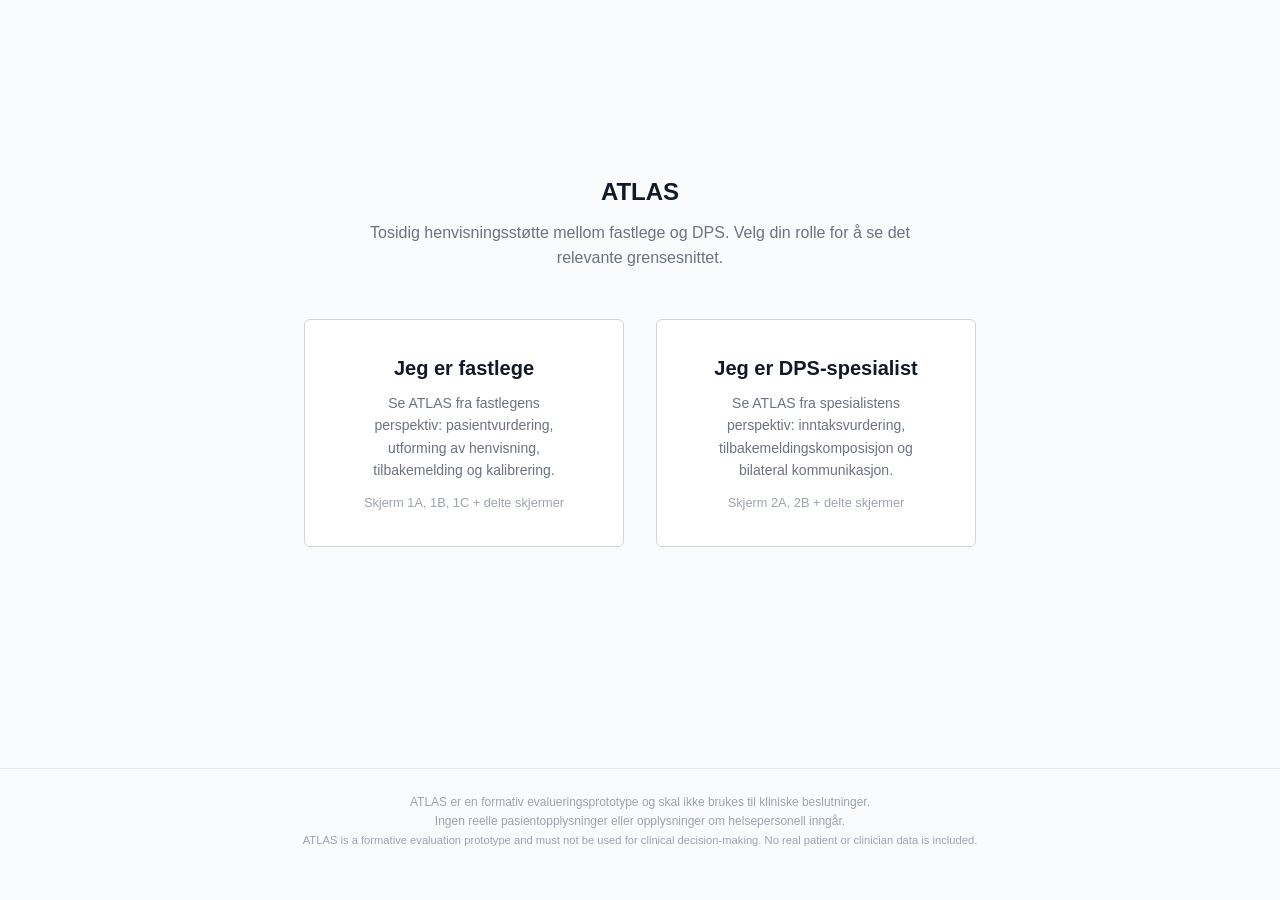
==== index.html @ a5024516 "ATLAS formative evaluation prototype v1.0 — 7 screens, 27 components, all 10 DPs" ====
<!DOCTYPE html>
<html lang="no">
<head>
  <meta charset="UTF-8">
  <meta name="viewport" content="width=device-width, initial-scale=1.0">
  <title>ATLAS — Formativ evalueringsprototype</title>
  <link rel="stylesheet" href="css/style.css">
</head>
<body>
  <!-- Component: Welcome page | Role selection | Source: atlas-build-governance, atlas-mockup-specification Implementation Notes -->

  <div class="welcome-container">
    <h1 class="welcome-title">ATLAS</h1>
    <p class="welcome-subtitle">
      Tosidig henvisningsstøtte mellom fastlege og DPS.
      Velg din rolle for å se det relevante grensesnittet.
    </p>

    <div class="role-cards">
      <a href="gp/1a.html" class="role-card">
        <h2>Jeg er fastlege</h2>
        <p>Se ATLAS fra fastlegens perspektiv: pasientvurdering, utforming av henvisning, tilbakemelding og kalibrering.</p>
        <p style="margin-top: 0.75rem; font-size: 0.8rem; color: #9CA3AF;">Skjerm 1A, 1B, 1C + delte skjermer</p>
      </a>

      <a href="specialist/2a.html" class="role-card">
        <h2>Jeg er DPS-spesialist</h2>
        <p>Se ATLAS fra spesialistens perspektiv: inntaksvurdering, tilbakemeldingskomposisjon og bilateral kommunikasjon.</p>
        <p style="margin-top: 0.75rem; font-size: 0.8rem; color: #9CA3AF;">Skjerm 2A, 2B + delte skjermer</p>
      </a>
    </div>
  </div>

  <footer class="prototype-disclaimer">
    ATLAS er en formativ evalueringsprototype og skal ikke brukes til kliniske beslutninger.<br>
    Ingen reelle pasientopplysninger eller opplysninger om helsepersonell inngår.<br>
    <span style="font-size: 0.7rem;">ATLAS is a formative evaluation prototype and must not be used for clinical decision-making. No real patient or clinician data is included.</span>
  </footer>
</body>
</html>
---- css/style.css ----
/* ATLAS Formative Evaluation Prototype — Shared Stylesheet
   Design tokens: Norwegian clinical aesthetic. Quiet, collegial, factual.
   No dashboard-fancy. No startup polish. Boringly usable. */

/* ── Design Tokens ── */
:root {
  /* Colours: muted, professional, no traffic-light semantics */
  --color-bg: #FAFBFC;
  --color-surface: #FFFFFF;
  --color-surface-alt: #F4F6F8;
  --color-border: #D1D5DB;
  --color-border-light: #E5E7EB;
  --color-text: #1F2937;
  --color-text-secondary: #6B7280;
  --color-text-muted: #9CA3AF;
  --color-heading: #111827;

  /* Uncertainty tonal gradients — neutral, NOT traffic-light */
  --color-uncertainty-low: #D1E7DD;
  --color-uncertainty-moderate: #E8DCC8;
  --color-uncertainty-high: #D4C5C7;

  /* Accent — subtle blue-grey, not attention-grabbing */
  --color-accent: #4B6A8A;
  --color-accent-light: #E8EDF2;
  --color-accent-hover: #3D5770;

  /* Feedback states — muted, informational */
  --color-accepted: #6B8E6B;
  --color-rejected: #9B7171;
  --color-pending: #8B8B6B;

  /* Spacing */
  --space-xs: 0.25rem;
  --space-sm: 0.5rem;
  --space-md: 1rem;
  --space-lg: 1.5rem;
  --space-xl: 2rem;
  --space-2xl: 3rem;

  /* Typography */
  --font-body: -apple-system, BlinkMacSystemFont, "Segoe UI", Roboto, "Helvetica Neue", Arial, sans-serif;
  --font-mono: "SF Mono", "Fira Code", "Fira Mono", monospace;
  --text-sm: 0.875rem;
  --text-base: 1rem;
  --text-lg: 1.125rem;
  --text-xl: 1.25rem;
  --text-2xl: 1.5rem;
  --line-height: 1.6;

  /* Layout */
  --max-width: 960px;
  --border-radius: 6px;
  --shadow-sm: 0 1px 2px rgba(0, 0, 0, 0.05);
  --shadow-md: 0 2px 4px rgba(0, 0, 0, 0.08);
}

/* ── Reset & Base ── */
*, *::before, *::after {
  box-sizing: border-box;
  margin: 0;
  padding: 0;
}

body {
  font-family: var(--font-body);
  font-size: var(--text-base);
  line-height: var(--line-height);
  color: var(--color-text);
  background: var(--color-bg);
  min-height: 100vh;
}

/* ── Layout ── */
.page-container {
  max-width: var(--max-width);
  margin: 0 auto;
  padding: var(--space-lg) var(--space-xl);
}

/* ── Navigation ── */
.nav-bar {
  background: var(--color-surface);
  border-bottom: 1px solid var(--color-border);
  padding: var(--space-sm) var(--space-xl);
  display: flex;
  align-items: center;
  justify-content: space-between;
  position: sticky;
  top: 0;
  z-index: 100;
}

.nav-bar .nav-title {
  font-size: var(--text-lg);
  font-weight: 600;
  color: var(--color-heading);
}

.nav-bar .nav-role {
  font-size: var(--text-sm);
  color: var(--color-text-secondary);
  background: var(--color-surface-alt);
  padding: var(--space-xs) var(--space-sm);
  border-radius: var(--border-radius);
}

.nav-links {
  display: flex;
  gap: var(--space-sm);
  list-style: none;
}

.nav-links a {
  font-size: var(--text-sm);
  color: var(--color-accent);
  text-decoration: none;
  padding: var(--space-xs) var(--space-sm);
  border-radius: var(--border-radius);
  transition: background 0.15s;
}

.nav-links a:hover,
.nav-links a.active {
  background: var(--color-accent-light);
}

/* ── Welcome Page ── */
.welcome-container {
  display: flex;
  flex-direction: column;
  align-items: center;
  justify-content: center;
  min-height: 80vh;
  text-align: center;
  padding: var(--space-2xl);
}

.welcome-title {
  font-size: var(--text-2xl);
  font-weight: 600;
  color: var(--color-heading);
  margin-bottom: var(--space-sm);
}

.welcome-subtitle {
  font-size: var(--text-base);
  color: var(--color-text-secondary);
  margin-bottom: var(--space-2xl);
  max-width: 600px;
}

.role-cards {
  display: flex;
  gap: var(--space-xl);
  flex-wrap: wrap;
  justify-content: center;
}

.role-card {
  background: var(--color-surface);
  border: 1px solid var(--color-border);
  border-radius: var(--border-radius);
  padding: var(--space-xl) var(--space-2xl);
  text-decoration: none;
  color: var(--color-text);
  transition: border-color 0.15s, box-shadow 0.15s;
  max-width: 320px;
}

.role-card:hover {
  border-color: var(--color-accent);
  box-shadow: var(--shadow-md);
}

.role-card h2 {
  font-size: var(--text-xl);
  font-weight: 600;
  color: var(--color-heading);
  margin-bottom: var(--space-sm);
}

.role-card p {
  font-size: var(--text-sm);
  color: var(--color-text-secondary);
}

/* ── Screen Header ── */
.screen-header {
  margin-bottom: var(--space-xl);
  padding-bottom: var(--space-md);
  border-bottom: 1px solid var(--color-border-light);
}

.screen-header h1 {
  font-size: var(--text-2xl);
  font-weight: 600;
  color: var(--color-heading);
  margin-bottom: var(--space-xs);
}

.screen-header .screen-context {
  font-size: var(--text-sm);
  color: var(--color-text-secondary);
}

/* ── Card Component ── */
.card {
  background: var(--color-surface);
  border: 1px solid var(--color-border-light);
  border-radius: var(--border-radius);
  padding: var(--space-lg);
  margin-bottom: var(--space-md);
  box-shadow: var(--shadow-sm);
}

.card-header {
  display: flex;
  justify-content: space-between;
  align-items: baseline;
  margin-bottom: var(--space-sm);
}

.card-title {
  font-size: var(--text-lg);
  font-weight: 600;
  color: var(--color-heading);
}

.card-label {
  font-size: var(--text-sm);
  color: var(--color-text-muted);
}

/* ── Expand/Collapse (System 1 → System 2) ── */
.expandable-header {
  cursor: pointer;
  display: flex;
  justify-content: space-between;
  align-items: center;
  padding: var(--space-sm) 0;
  user-select: none;
}

.expandable-header .toggle-icon {
  font-size: var(--text-sm);
  color: var(--color-text-muted);
  transition: transform 0.2s;
}

.expandable-header .toggle-icon.open {
  transform: rotate(90deg);
}

.expandable-content {
  display: none;
  padding-top: var(--space-sm);
  border-top: 1px solid var(--color-border-light);
  margin-top: var(--space-sm);
}

.expandable-content.visible {
  display: block;
}

/* ── Uncertainty Band (Grey-zone indicator) ── */
.uncertainty-band {
  height: 12px;
  border-radius: 6px;
  margin: var(--space-sm) 0;
  position: relative;
  overflow: hidden;
}

.uncertainty-band .band-fill {
  height: 100%;
  border-radius: 6px;
  transition: width 0.3s;
}

.uncertainty-band.low .band-fill { background: var(--color-uncertainty-low); }
.uncertainty-band.moderate .band-fill { background: var(--color-uncertainty-moderate); }
.uncertainty-band.high .band-fill { background: var(--color-uncertainty-high); }

.uncertainty-labels {
  display: flex;
  justify-content: space-between;
  font-size: var(--text-sm);
  color: var(--color-text-muted);
  margin-top: var(--space-xs);
}

/* ── Confidence Slider ── */
.confidence-slider-container {
  margin: var(--space-md) 0;
}

.confidence-slider {
  width: 100%;
  height: 8px;
  -webkit-appearance: none;
  background: var(--color-border-light);
  border-radius: 4px;
  outline: none;
}

.confidence-slider::-webkit-slider-thumb {
  -webkit-appearance: none;
  width: 20px;
  height: 20px;
  border-radius: 50%;
  background: var(--color-accent);
  cursor: pointer;
}

.confidence-value {
  text-align: center;
  font-size: var(--text-lg);
  font-weight: 600;
  color: var(--color-accent);
  margin-top: var(--space-xs);
}

/* ── Tags / Flags ── */
.tag {
  display: inline-block;
  font-size: var(--text-sm);
  padding: 2px 10px;
  border-radius: 12px;
  margin-right: var(--space-xs);
  margin-bottom: var(--space-xs);
}

.tag-diagnostic { background: #E8EDF2; color: #3D5770; }
.tag-threshold { background: #EDE8E0; color: #6B5D4B; }
.tag-epistemological { background: #E8E0ED; color: #5D4B6B; }
.tag-rejection { background: #F0E8E8; color: #6B4B4B; }

/* ── Status Indicators ── */
.status-badge {
  display: inline-block;
  font-size: var(--text-sm);
  font-weight: 500;
  padding: 2px 10px;
  border-radius: 12px;
}

.status-accepted { background: #D1E7DD; color: #2D5A2D; }
.status-rejected { background: #E7D1D1; color: #5A2D2D; }
.status-pending { background: #E7E5D1; color: #5A572D; }
.status-needs-info { background: #D1DEE7; color: #2D445A; }

/* ── Info Completeness Guide ── */
.completeness-grid {
  display: grid;
  grid-template-columns: 1fr 1fr;
  gap: var(--space-sm);
}

.completeness-item {
  display: flex;
  align-items: center;
  gap: var(--space-sm);
  padding: var(--space-sm);
  border-radius: var(--border-radius);
  font-size: var(--text-sm);
}

.completeness-item.addressed { background: var(--color-surface-alt); }
.completeness-item.unaddressed { background: #FFF8F0; }

.completeness-icon {
  width: 18px;
  height: 18px;
  border-radius: 50%;
  display: flex;
  align-items: center;
  justify-content: center;
  font-size: 11px;
  flex-shrink: 0;
}

.completeness-icon.addressed { background: var(--color-uncertainty-low); color: #2D5A2D; }
.completeness-icon.unaddressed { background: var(--color-uncertainty-moderate); color: #6B5D4B; }

/* ── Form Elements (display only, not functional) ── */
.form-field {
  margin-bottom: var(--space-md);
}

.form-label {
  display: block;
  font-size: var(--text-sm);
  font-weight: 500;
  color: var(--color-text-secondary);
  margin-bottom: var(--space-xs);
}

.form-textarea {
  width: 100%;
  min-height: 80px;
  padding: var(--space-sm);
  border: 1px solid var(--color-border);
  border-radius: var(--border-radius);
  font-family: var(--font-body);
  font-size: var(--text-sm);
  color: var(--color-text);
  background: var(--color-surface);
  resize: vertical;
}

.form-textarea[readonly] {
  background: var(--color-surface-alt);
}

/* ── Trend Display ── */
.trend-summary {
  display: flex;
  gap: var(--space-xl);
  padding: var(--space-md) 0;
}

.trend-stat {
  text-align: center;
}

.trend-stat .stat-value {
  font-size: var(--text-xl);
  font-weight: 600;
  color: var(--color-heading);
}

.trend-stat .stat-label {
  font-size: var(--text-sm);
  color: var(--color-text-muted);
}

/* ── Dialogue Thread ── */
.thread {
  border-left: 3px solid var(--color-border-light);
  padding-left: var(--space-md);
  margin: var(--space-md) 0;
}

.thread-message {
  margin-bottom: var(--space-md);
  padding-bottom: var(--space-md);
  border-bottom: 1px solid var(--color-border-light);
}

.thread-message:last-child {
  border-bottom: none;
  margin-bottom: 0;
  padding-bottom: 0;
}

.thread-author {
  font-size: var(--text-sm);
  font-weight: 600;
  color: var(--color-accent);
  margin-bottom: var(--space-xs);
}

.thread-time {
  font-size: var(--text-sm);
  color: var(--color-text-muted);
  margin-left: var(--space-sm);
  font-weight: 400;
}

/* ── Buttons ── */
.btn {
  display: inline-block;
  padding: var(--space-sm) var(--space-lg);
  font-size: var(--text-sm);
  font-weight: 500;
  border: 1px solid var(--color-border);
  border-radius: var(--border-radius);
  background: var(--color-surface);
  color: var(--color-text);
  cursor: pointer;
  text-decoration: none;
  transition: background 0.15s, border-color 0.15s;
}

.btn:hover {
  background: var(--color-surface-alt);
  border-color: var(--color-accent);
}

.btn-primary {
  background: var(--color-accent);
  color: white;
  border-color: var(--color-accent);
}

.btn-primary:hover {
  background: var(--color-accent-hover);
}

/* ── Override Section ── */
.override-section {
  background: var(--color-surface-alt);
  border: 1px dashed var(--color-border);
  border-radius: var(--border-radius);
  padding: var(--space-md);
  margin-top: var(--space-md);
}

.override-section .override-title {
  font-size: var(--text-sm);
  font-weight: 500;
  color: var(--color-text-secondary);
  margin-bottom: var(--space-sm);
}

/* ── Empty State (Bootstrap awareness) ── */
.empty-state {
  text-align: center;
  padding: var(--space-xl);
  color: var(--color-text-muted);
  font-size: var(--text-sm);
  border: 1px dashed var(--color-border-light);
  border-radius: var(--border-radius);
}

/* ── Footer Disclaimer ── */
.prototype-disclaimer {
  text-align: center;
  font-size: 0.75rem;
  color: var(--color-text-muted);
  padding: var(--space-lg) var(--space-md);
  margin-top: var(--space-2xl);
  border-top: 1px solid var(--color-border-light);
}

/* ── Responsive ── */
@media (max-width: 768px) {
  .page-container { padding: var(--space-md); }
  .role-cards { flex-direction: column; align-items: center; }
  .completeness-grid { grid-template-columns: 1fr; }
  .trend-summary { flex-direction: column; gap: var(--space-md); }
  .nav-links { display: none; }
}
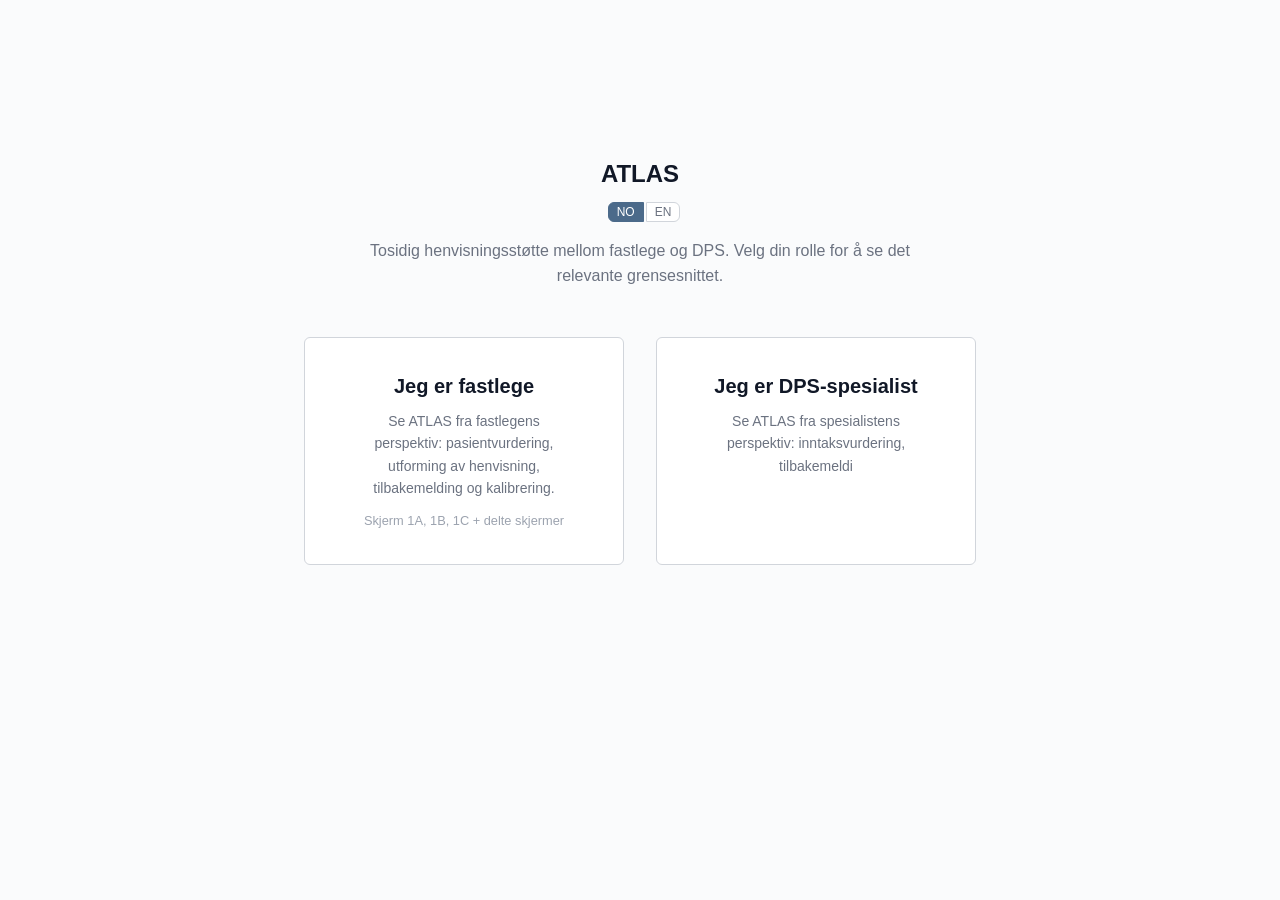
==== commit 49ef55f5: "Add NO/EN language toggle with full English translations across all 8 pages" ====
--- a/index.html
+++ b/index.html
@@ -11,30 +11,19 @@
 
   <div class="welcome-container">
     <h1 class="welcome-title">ATLAS</h1>
-    <p class="welcome-subtitle">
+    <div class="lang-toggle" style="justify-content: center; margin-bottom: var(--space-md);"><button data-lang="no" class="active">NO</button><button data-lang="en">EN</button></div>
+    <p class="welcome-subtitle" data-en="Bilateral referral support between GP and DPS. Select your role to view the relevant interface.">
       Tosidig henvisningsstøtte mellom fastlege og DPS.
       Velg din rolle for å se det relevante grensesnittet.
     </p>
 
     <div class="role-cards">
       <a href="gp/1a.html" class="role-card">
-        <h2>Jeg er fastlege</h2>
-        <p>Se ATLAS fra fastlegens perspektiv: pasientvurdering, utforming av henvisning, tilbakemelding og kalibrering.</p>
-        <p style="margin-top: 0.75rem; font-size: 0.8rem; color: #9CA3AF;">Skjerm 1A, 1B, 1C + delte skjermer</p>
+        <h2 data-en="I am a GP">Jeg er fastlege</h2>
+        <p data-en="View ATLAS from the GP perspective: patient assessment, referral composition, feedback and calibration.">Se ATLAS fra fastlegens perspektiv: pasientvurdering, utforming av henvisning, tilbakemelding og kalibrering.</p>
+        <p style="margin-top: 0.75rem; font-size: 0.8rem; color: #9CA3AF;" data-en="Screens 1A, 1B, 1C + shared screens">Skjerm 1A, 1B, 1C + delte skjermer</p>
       </a>
 
       <a href="specialist/2a.html" class="role-card">
-        <h2>Jeg er DPS-spesialist</h2>
-        <p>Se ATLAS fra spesialistens perspektiv: inntaksvurdering, tilbakemeldingskomposisjon og bilateral kommunikasjon.</p>
-        <p style="margin-top: 0.75rem; font-size: 0.8rem; color: #9CA3AF;">Skjerm 2A, 2B + delte skjermer</p>
-      </a>
-    </div>
-  </div>
-
-  <footer class="prototype-disclaimer">
-    ATLAS er en formativ evalueringsprototype og skal ikke brukes til kliniske beslutninger.<br>
-    Ingen reelle pasientopplysninger eller opplysninger om helsepersonell inngår.<br>
-    <span style="font-size: 0.7rem;">ATLAS is a formative evaluation prototype and must not be used for clinical decision-making. No real patient or clinician data is included.</span>
-  </footer>
-</body>
-</html>
+        <h2 data-en="I am a DPS specialist">Jeg er DPS-spesialist</h2>
+        <p data-en="View ATLAS from the specialist perspective: intake assessment, feedback composition and bilateral communication.">Se ATLAS fra spesialistens perspektiv: inntaksvurdering, tilbakemeldi
--- a/css/style.css
+++ b/css/style.css
@@ -105,6 +105,36 @@
   border-radius: var(--border-radius);
 }
 
+.lang-toggle {
+  display: flex;
+  gap: 2px;
+  margin-left: var(--space-sm);
+}
+
+.lang-toggle button {
+  font-size: 0.75rem;
+  padding: 2px 8px;
+  border: 1px solid var(--color-border);
+  background: var(--color-surface);
+  color: var(--color-text-secondary);
+  cursor: pointer;
+  transition: background 0.15s, color 0.15s;
+}
+
+.lang-toggle button:first-child {
+  border-radius: var(--border-radius) 0 0 var(--border-radius);
+}
+
+.lang-toggle button:last-child {
+  border-radius: 0 var(--border-radius) var(--border-radius) 0;
+}
+
+.lang-toggle button.active {
+  background: var(--color-accent);
+  color: #fff;
+  border-color: var(--color-accent);
+}
+
 .nav-links {
   display: flex;
   gap: var(--space-sm);
@@ -520,25 +550,4 @@
   padding: var(--space-xl);
   color: var(--color-text-muted);
   font-size: var(--text-sm);
-  border: 1px dashed var(--color-border-light);
-  border-radius: var(--border-radius);
-}
-
-/* ── Footer Disclaimer ── */
-.prototype-disclaimer {
-  text-align: center;
-  font-size: 0.75rem;
-  color: var(--color-text-muted);
-  padding: var(--space-lg) var(--space-md);
-  margin-top: var(--space-2xl);
-  border-top: 1px solid var(--color-border-light);
-}
-
-/* ── Responsive ── */
-@media (max-width: 768px) {
-  .page-container { padding: var(--space-md); }
-  .role-cards { flex-direction: column; align-items: center; }
-  .completeness-grid { grid-template-columns: 1fr; }
-  .trend-summary { flex-direction: column; gap: var(--space-md); }
-  .nav-links { display: none; }
-}
+  border: 1px dashed var(--color-border
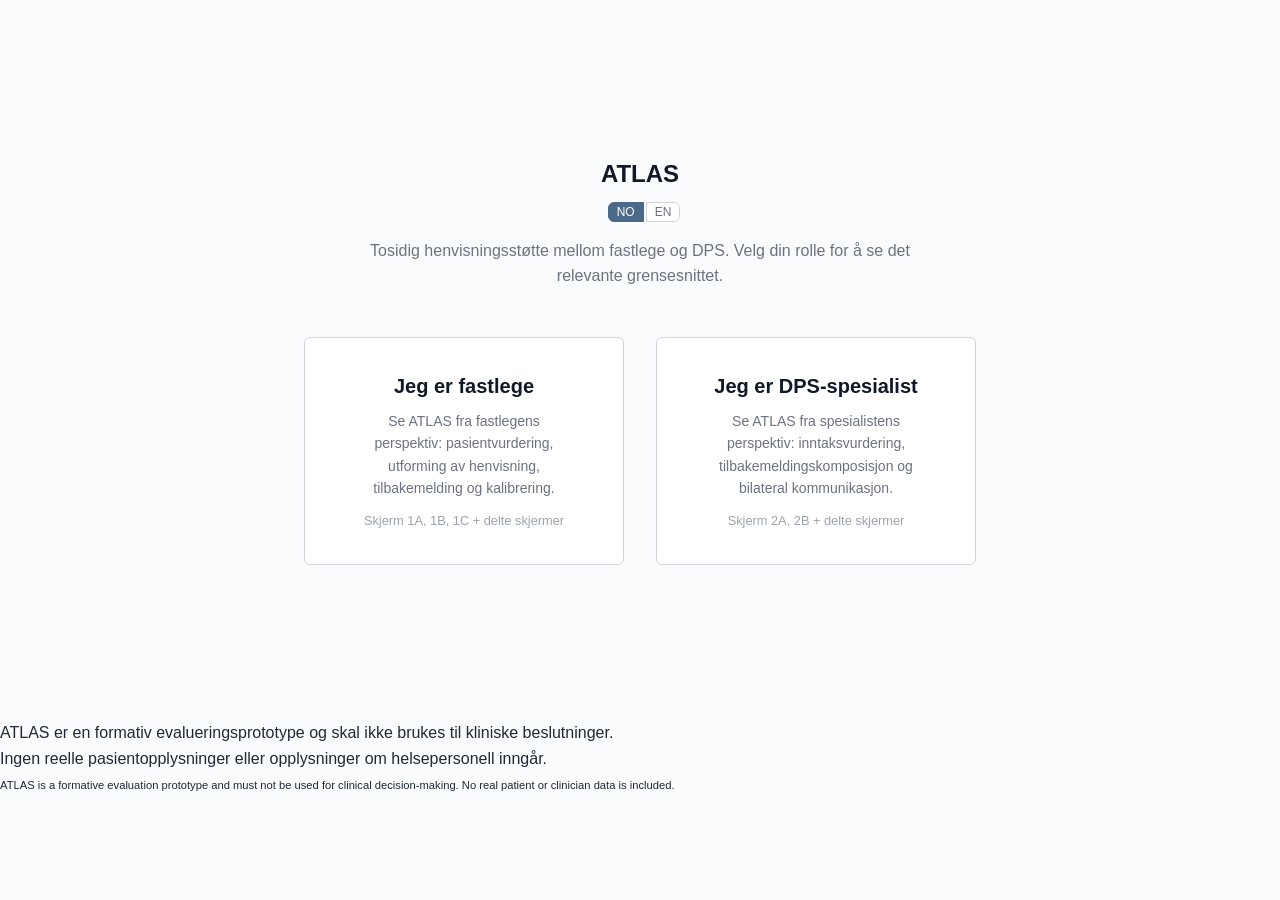
==== commit c4028b48: "Fix: restore complete HTML files with nav.js script tags All 8 HTML files were truncated during init" ====
--- a/index.html
+++ b/index.html
@@ -26,4 +26,18 @@
 
       <a href="specialist/2a.html" class="role-card">
         <h2 data-en="I am a DPS specialist">Jeg er DPS-spesialist</h2>
-        <p data-en="View ATLAS from the specialist perspective: intake assessment, feedback composition and bilateral communication.">Se ATLAS fra spesialistens perspektiv: inntaksvurdering, tilbakemeldi+        <p data-en="View ATLAS from the specialist perspective: intake assessment, feedback composition and bilateral communication.">Se ATLAS fra spesialistens perspektiv: inntaksvurdering, tilbakemeldingskomposisjon og bilateral kommunikasjon.</p>
+        <p style="margin-top: 0.75rem; font-size: 0.8rem; color: #9CA3AF;" data-en="Screens 2A, 2B + shared screens">Skjerm 2A, 2B + delte skjermer</p>
+      </a>
+    </div>
+  </div>
+
+  <footer class="prototype-disclaimer">
+    ATLAS er en formativ evalueringsprototype og skal ikke brukes til kliniske beslutninger.<br>
+    Ingen reelle pasientopplysninger eller opplysninger om helsepersonell inngår.<br>
+    <span style="font-size: 0.7rem;">ATLAS is a formative evaluation prototype and must not be used for clinical decision-making. No real patient or clinician data is included.</span>
+  </footer>
+
+  <script src="js/nav.js"></script>
+</body>
+</html>
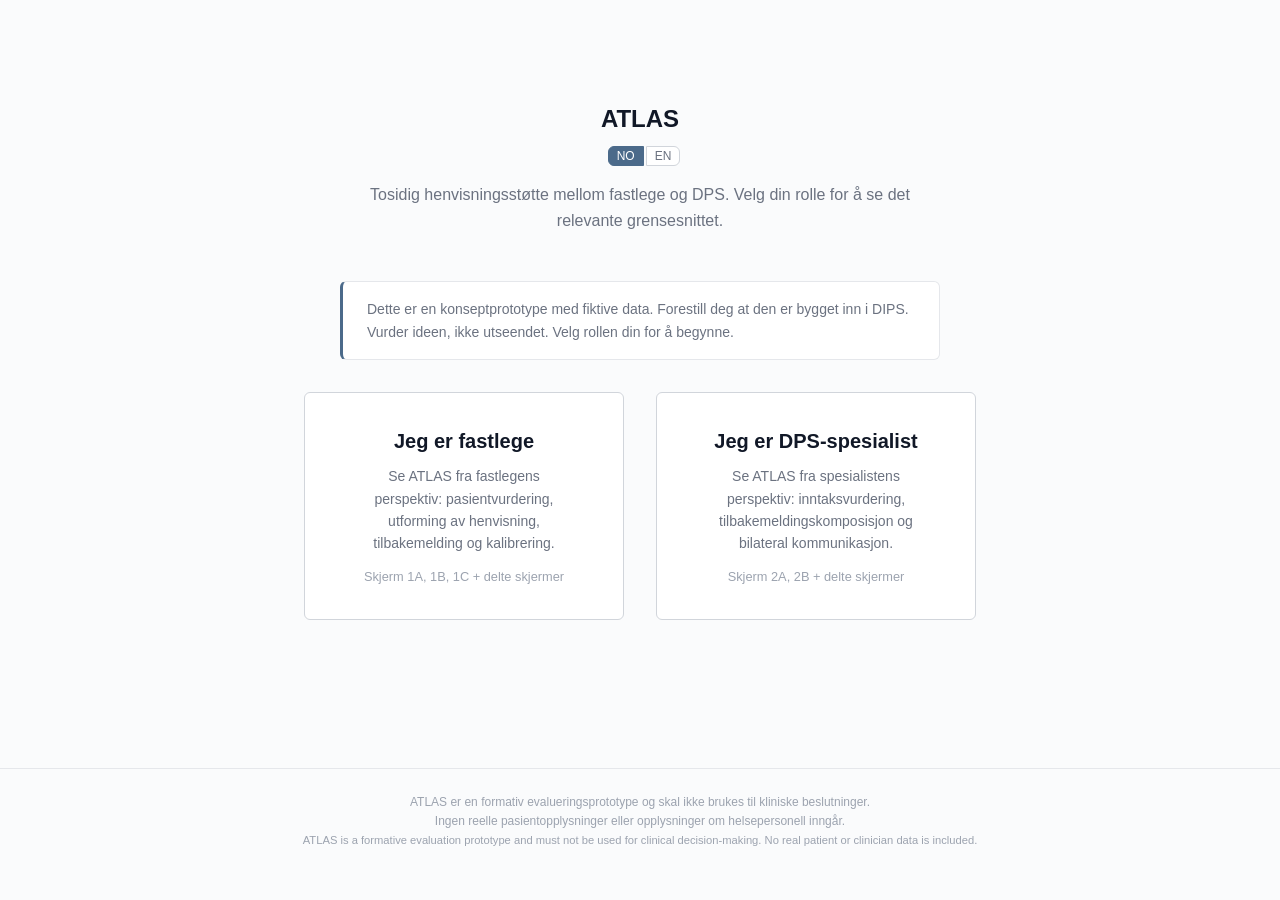
==== commit 655756fd: "Add shared guidance chrome: role-aware nav + home landing, prev/next, framing rail, one-time intro, " ====
--- a/index.html
+++ b/index.html
@@ -17,14 +17,16 @@
       Velg din rolle for å se det relevante grensesnittet.
     </p>
 
+    <div class="welcome-framing" data-en="This is a concept prototype with fictional data. Imagine it built into DIPS. Judge the idea, not the look. Choose your role to begin.">Dette er en konseptprototype med fiktive data. Forestill deg at den er bygget inn i DIPS. Vurder ideen, ikke utseendet. Velg rollen din for å begynne.</div>
+
     <div class="role-cards">
-      <a href="gp/1a.html" class="role-card">
+      <a href="gp/1a.html" class="role-card" data-atlas-role="gp">
         <h2 data-en="I am a GP">Jeg er fastlege</h2>
         <p data-en="View ATLAS from the GP perspective: patient assessment, referral composition, feedback and calibration.">Se ATLAS fra fastlegens perspektiv: pasientvurdering, utforming av henvisning, tilbakemelding og kalibrering.</p>
         <p style="margin-top: 0.75rem; font-size: 0.8rem; color: #9CA3AF;" data-en="Screens 1A, 1B, 1C + shared screens">Skjerm 1A, 1B, 1C + delte skjermer</p>
       </a>
 
-      <a href="specialist/2a.html" class="role-card">
+      <a href="specialist/2a.html" class="role-card" data-atlas-role="specialist">
         <h2 data-en="I am a DPS specialist">Jeg er DPS-spesialist</h2>
         <p data-en="View ATLAS from the specialist perspective: intake assessment, feedback composition and bilateral communication.">Se ATLAS fra spesialistens perspektiv: inntaksvurdering, tilbakemeldingskomposisjon og bilateral kommunikasjon.</p>
         <p style="margin-top: 0.75rem; font-size: 0.8rem; color: #9CA3AF;" data-en="Screens 2A, 2B + shared screens">Skjerm 2A, 2B + delte skjermer</p>
--- a/css/style.css
+++ b/css/style.css
@@ -550,4 +550,54 @@
   padding: var(--space-xl);
   color: var(--color-text-muted);
   font-size: var(--text-sm);
-  border: 1px dashed var(--color-border+  border: 1px dashed var(--color-border-light);
+  border-radius: var(--border-radius);
+}
+
+/* ── Footer Disclaimer ── */
+.prototype-disclaimer {
+  text-align: center;
+  font-size: 0.75rem;
+  color: var(--color-text-muted);
+  padding: var(--space-lg) var(--space-md);
+  margin-top: var(--space-2xl);
+  border-top: 1px solid var(--color-border-light);
+}
+
+/* ── Responsive ── */
+@media (max-width: 768px) {
+  .page-container { padding: var(--space-md); }
+  .role-cards { flex-direction: column; align-items: center; }
+  .completeness-grid { grid-template-columns: 1fr; }
+  .trend-summary { flex-direction: column; gap: var(--space-md); }
+  .nav-links { display: none; }
+}
+
+/* ── Evaluator guidance chrome (added) ── */
+a.nav-title { text-decoration: none; color: var(--color-heading); }
+a.nav-title:hover { color: var(--color-accent); }
+.nav-right { display: flex; align-items: center; gap: var(--space-sm); }
+.nav-guide-btn { font-size: 0.75rem; padding: 3px 10px; border: 1px solid var(--color-accent); background: var(--color-accent-light); color: var(--color-accent-hover); border-radius: var(--border-radius); cursor: pointer; }
+.nav-guide-btn:hover { background: var(--color-accent); color: #fff; }
+.atlas-rail { background: var(--color-accent-light); border-bottom: 1px solid var(--color-border-light); color: var(--color-accent-hover); font-size: var(--text-sm); padding: var(--space-xs) var(--space-xl); display: flex; align-items: center; justify-content: space-between; gap: var(--space-md); }
+.atlas-rail-help { flex-shrink: 0; font-size: 0.75rem; padding: 2px 8px; white-space: nowrap; border: 1px solid var(--color-accent); background: var(--color-surface); color: var(--color-accent); border-radius: var(--border-radius); cursor: pointer; }
+.atlas-rail-help:hover { background: var(--color-surface-alt); }
+.atlas-guide { background: var(--color-surface); border: 1px solid var(--color-border-light); border-left: 3px solid var(--color-accent); border-radius: var(--border-radius); padding: var(--space-md) var(--space-lg); margin-bottom: var(--space-lg); box-shadow: var(--shadow-sm); }
+.atlas-guide-head { display: flex; justify-content: space-between; align-items: center; }
+.atlas-guide-head h3 { font-size: var(--text-lg); font-weight: 600; color: var(--color-heading); }
+.atlas-guide-collapse { border: 1px solid var(--color-border); background: var(--color-surface); color: var(--color-text-secondary); width: 28px; height: 28px; border-radius: var(--border-radius); cursor: pointer; line-height: 1; font-size: var(--text-lg); }
+.atlas-guide-scenario { background: var(--color-surface-alt); border-radius: var(--border-radius); padding: var(--space-sm) var(--space-md); margin: var(--space-sm) 0; font-size: var(--text-sm); }
+.atlas-guide-label { font-size: var(--text-sm); font-weight: 600; color: var(--color-text-secondary); margin-top: var(--space-sm); text-transform: uppercase; letter-spacing: 0.03em; }
+.atlas-guide ul { margin: var(--space-xs) 0 0 var(--space-lg); }
+.atlas-guide li { font-size: var(--text-sm); margin-bottom: var(--space-xs); }
+.atlas-guide-reflect { margin-top: var(--space-md); font-weight: 500; color: var(--color-text); background: var(--color-accent-light); padding: var(--space-sm) var(--space-md); border-radius: var(--border-radius); }
+.atlas-why-toggle { margin-top: var(--space-sm); background: none; border: none; color: var(--color-accent); font-size: var(--text-sm); cursor: pointer; text-decoration: underline; padding: 0; }
+.atlas-why-body { margin-top: var(--space-sm); font-size: var(--text-sm); color: var(--color-text-secondary); border-left: 2px solid var(--color-border-light); padding-left: var(--space-md); }
+.atlas-prevnext { display: flex; justify-content: space-between; gap: var(--space-md); margin-top: var(--space-xl); padding-top: var(--space-md); border-top: 1px solid var(--color-border-light); }
+.atlas-modal-overlay { position: fixed; inset: 0; background: rgba(17, 24, 39, 0.55); display: flex; align-items: center; justify-content: center; padding: var(--space-md); z-index: 1000; }
+.atlas-modal { background: var(--color-surface); border-radius: var(--border-radius); padding: var(--space-xl); max-width: 620px; width: 100%; max-height: 85vh; overflow-y: auto; box-shadow: var(--shadow-md); }
+.atlas-modal h2 { font-size: var(--text-xl); color: var(--color-heading); margin-bottom: var(--space-md); }
+.atlas-modal p { font-size: var(--text-sm); margin-bottom: var(--space-sm); color: var(--color-text); }
+.atlas-modal-actions { margin-top: var(--space-lg); text-align: right; }
+.welcome-framing { max-width: 600px; margin: 0 auto var(--space-xl); text-align: left; background: var(--color-surface); border: 1px solid var(--color-border-light); border-left: 3px solid var(--color-accent); border-radius: var(--border-radius); padding: var(--space-md) var(--space-lg); font-size: var(--text-sm); color: var(--color-text-secondary); }
+.is-hidden { display: none !important; }
